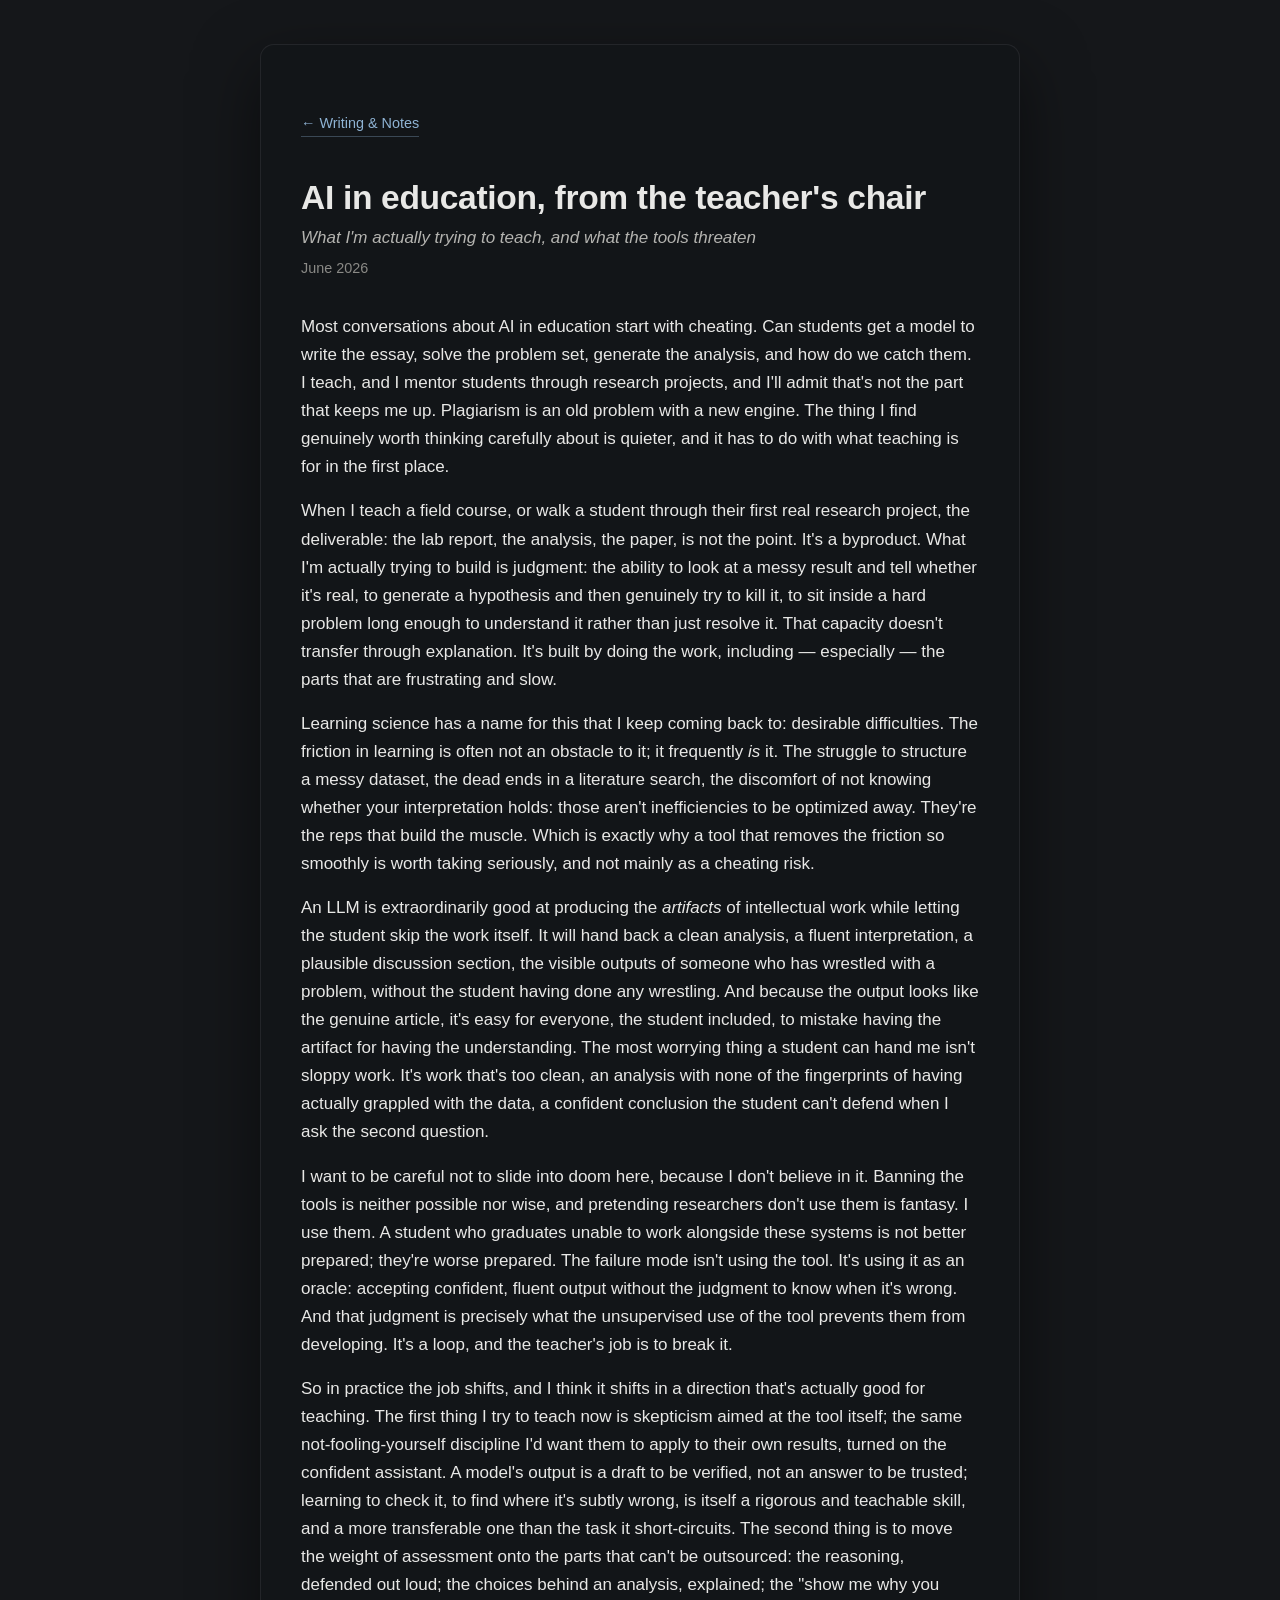
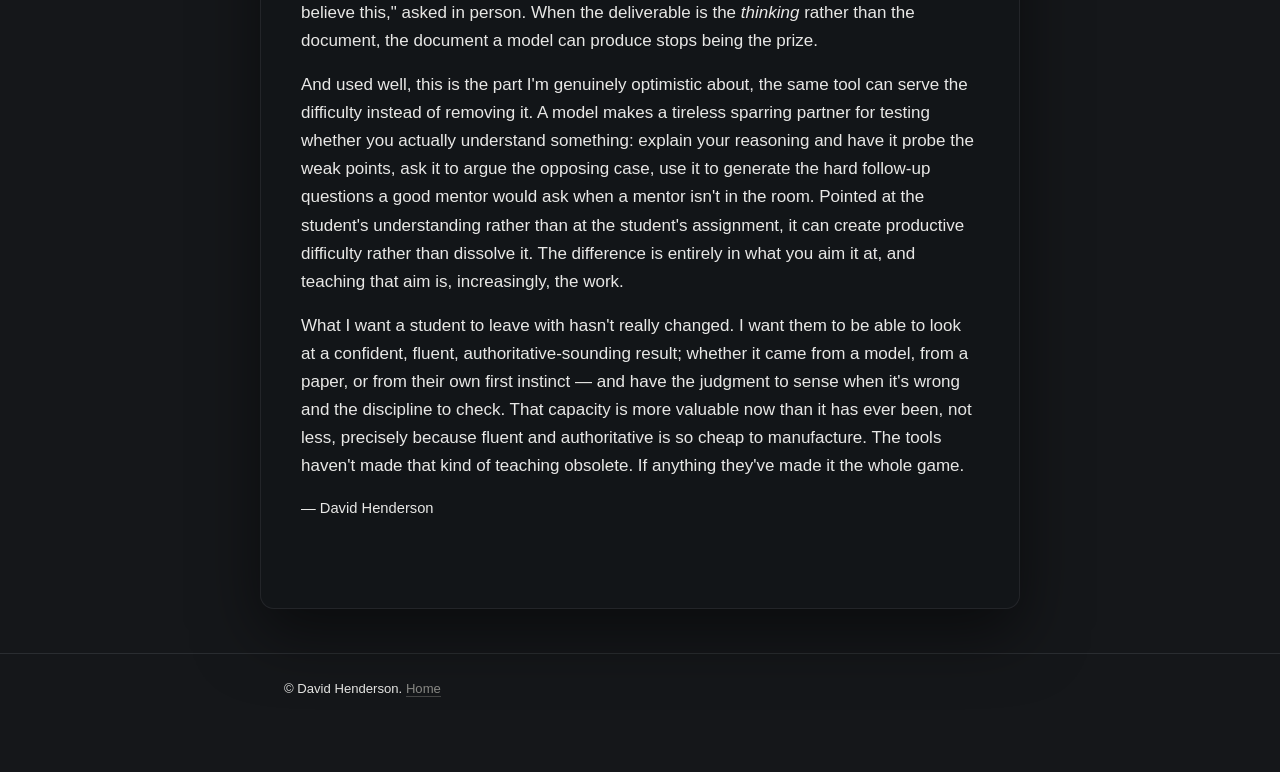
==== posts/2026-ai-education-teachers-chair.html @ e08450fa "Add "AI in education, from the teacher's chair" post Publish new Writing & Notes entry above the exi" ====
<!DOCTYPE html>
<html lang="en">
<head>
	<meta charset="utf-8" />
	<meta name="viewport" content="width=device-width, initial-scale=1" />
	<title>AI in education, from the teacher's chair — David Henderson</title>
	<meta name="description" content="David Henderson on what teaching is actually for, and what LLM tools threaten and can serve in the classroom." />
	<link rel="stylesheet" href="../assets/css/site.css" />
</head>
<body>

	<div class="wrap">
		<article class="post">
			<a class="back" href="../index.html#writing">← Writing &amp; Notes</a>
			<h1>AI in education, from the teacher's chair</h1>
			<p class="post-subtitle">What I'm actually trying to teach, and what the tools threaten</p>
			<p class="post-meta">June 2026</p>

			<p>Most conversations about AI in education start with cheating. Can students get a model to write the essay, solve the problem set, generate the analysis, and how do we catch them. I teach, and I mentor students through research projects, and I'll admit that's not the part that keeps me up. Plagiarism is an old problem with a new engine. The thing I find genuinely worth thinking carefully about is quieter, and it has to do with what teaching is for in the first place.</p>

			<p>When I teach a field course, or walk a student through their first real research project, the deliverable: the lab report, the analysis, the paper, is not the point. It's a byproduct. What I'm actually trying to build is judgment: the ability to look at a messy result and tell whether it's real, to generate a hypothesis and then genuinely try to kill it, to sit inside a hard problem long enough to understand it rather than just resolve it. That capacity doesn't transfer through explanation. It's built by doing the work, including — especially — the parts that are frustrating and slow.</p>

			<p>Learning science has a name for this that I keep coming back to: desirable difficulties. The friction in learning is often not an obstacle to it; it frequently <em>is</em> it. The struggle to structure a messy dataset, the dead ends in a literature search, the discomfort of not knowing whether your interpretation holds: those aren't inefficiencies to be optimized away. They're the reps that build the muscle. Which is exactly why a tool that removes the friction so smoothly is worth taking seriously, and not mainly as a cheating risk.</p>

			<p>An LLM is extraordinarily good at producing the <em>artifacts</em> of intellectual work while letting the student skip the work itself. It will hand back a clean analysis, a fluent interpretation, a plausible discussion section, the visible outputs of someone who has wrestled with a problem, without the student having done any wrestling. And because the output looks like the genuine article, it's easy for everyone, the student included, to mistake having the artifact for having the understanding. The most worrying thing a student can hand me isn't sloppy work. It's work that's too clean, an analysis with none of the fingerprints of having actually grappled with the data, a confident conclusion the student can't defend when I ask the second question.</p>

			<p>I want to be careful not to slide into doom here, because I don't believe in it. Banning the tools is neither possible nor wise, and pretending researchers don't use them is fantasy. I use them. A student who graduates unable to work alongside these systems is not better prepared; they're worse prepared. The failure mode isn't using the tool. It's using it as an oracle: accepting confident, fluent output without the judgment to know when it's wrong. And that judgment is precisely what the unsupervised use of the tool prevents them from developing. It's a loop, and the teacher's job is to break it.</p>

			<p>So in practice the job shifts, and I think it shifts in a direction that's actually good for teaching. The first thing I try to teach now is skepticism aimed at the tool itself; the same not-fooling-yourself discipline I'd want them to apply to their own results, turned on the confident assistant. A model's output is a draft to be verified, not an answer to be trusted; learning to check it, to find where it's subtly wrong, is itself a rigorous and teachable skill, and a more transferable one than the task it short-circuits. The second thing is to move the weight of assessment onto the parts that can't be outsourced: the reasoning, defended out loud; the choices behind an analysis, explained; the "show me why you believe this," asked in person. When the deliverable is the <em>thinking</em> rather than the document, the document a model can produce stops being the prize.</p>

			<p>And used well, this is the part I'm genuinely optimistic about, the same tool can serve the difficulty instead of removing it. A model makes a tireless sparring partner for testing whether you actually understand something: explain your reasoning and have it probe the weak points, ask it to argue the opposing case, use it to generate the hard follow-up questions a good mentor would ask when a mentor isn't in the room. Pointed at the student's understanding rather than at the student's assignment, it can create productive difficulty rather than dissolve it. The difference is entirely in what you aim it at, and teaching that aim is, increasingly, the work.</p>

			<p>What I want a student to leave with hasn't really changed. I want them to be able to look at a confident, fluent, authoritative-sounding result; whether it came from a model, from a paper, or from their own first instinct — and have the judgment to sense when it's wrong and the discipline to check. That capacity is more valuable now than it has ever been, not less, precisely because fluent and authoritative is so cheap to manufacture. The tools haven't made that kind of teaching obsolete. If anything they've made it the whole game.</p>

			<p class="faint">— David Henderson</p>
		</article>
	</div>

	<footer class="site">
		<div class="wrap">
			<p>© David Henderson. <a href="../index.html">Home</a></p>
		</div>
	</footer>

</body>
</html>
---- assets/css/site.css ----
/*
   site.css — minimalist academic theme for hd013.github.io
   Self-contained, dependency-light. No icon fonts, no frameworks.
*/

:root {
	--ink:        #e8e8e6;
	--muted:      #b4b4b0;
	--faint:      #8a8a86;
	--rule:       #2a2d31;
	--bg:         #15171a;
	--card:       #1c1f23;
	--accent:     #8fb4d4;
	--accent-ink: #b0cde4;
	--maxw:       760px;
}

* { box-sizing: border-box; }

html { -webkit-text-size-adjust: 100%; }

body {
	margin: 0;
	background: var(--bg);
	color: var(--ink);
	font-family: -apple-system, BlinkMacSystemFont, "Segoe UI", Roboto, Helvetica, Arial, sans-serif;
	font-size: 17px;
	line-height: 1.65;
	-webkit-font-smoothing: antialiased;
	text-rendering: optimizeLegibility;
}

.wrap {
	max-width: var(--maxw);
	margin: 0 auto;
	padding: 0 24px;
}

/* ---- Rotating field-site background (screensaver) ---- */

#screensaver {
	position: fixed;
	inset: 0;
	z-index: -3;
	background: #0d0f11;
}
#screensaver .slide {
	position: absolute;
	inset: 0;
	background-size: cover;
	background-position: center;
	opacity: 0;
	animation: ssFade 40s infinite;
	will-change: opacity, transform;
}
#screensaver .slide:nth-child(1) { animation-delay: 0s; }
#screensaver .slide:nth-child(2) { animation-delay: 10s; }
#screensaver .slide:nth-child(3) { animation-delay: 20s; }
#screensaver .slide:nth-child(4) { animation-delay: 30s; }

@keyframes ssFade {
	0%   { opacity: 0; transform: scale(1.04); }
	4%   { opacity: 1; }
	22%  { opacity: 1; }
	27%  { opacity: 0; transform: scale(1.10); }
	100% { opacity: 0; transform: scale(1.10); }
}

#scrim {
	position: fixed;
	inset: 0;
	z-index: -2;
	background:
		radial-gradient(120% 90% at 50% 0%, rgba(13,15,17,.10) 0%, rgba(13,15,17,.32) 60%, rgba(13,15,17,.55) 100%),
		linear-gradient(180deg, rgba(13,15,17,.20) 0%, rgba(13,15,17,.50) 100%);
}

/* Main content sits in a translucent dark card over the photos */
body > .wrap {
	position: relative;
	z-index: 1;
	background: rgba(19,21,25,.82);
	-webkit-backdrop-filter: blur(7px);
	backdrop-filter: blur(7px);
	border: 1px solid rgba(255,255,255,.07);
	border-radius: 14px;
	margin: 44px auto;
	padding: 0 40px 8px;
	box-shadow: 0 24px 64px rgba(0,0,0,.5);
}

@media (prefers-reduced-motion: reduce) {
	#screensaver .slide { animation: none; transform: none; }
	#screensaver .slide:nth-child(1) { opacity: 1; }
}

@media (max-width: 600px) {
	body > .wrap { margin: 16px auto; padding: 0 22px 8px; border-radius: 12px; }
}

/* ---- Typography ---- */

h1, h2, h3 {
	color: var(--ink);
	line-height: 1.25;
	font-weight: 650;
}

h1 { font-size: 2.1rem; margin: 0 0 .15em; letter-spacing: -0.01em; }
h2 { font-size: 1.25rem; margin: 0 0 1rem; letter-spacing: .02em; text-transform: uppercase; color: var(--muted); font-weight: 600; }
h3 { font-size: 1.06rem; margin: 0 0 .25em; }

p { margin: 0 0 1rem; color: var(--ink); }
.muted { color: var(--muted); }
.faint { color: var(--faint); font-size: .92rem; }

a { color: var(--accent); text-decoration: none; border-bottom: 1px solid rgba(143,180,212,.32); transition: border-color .2s, color .2s; }
a:hover { color: var(--accent-ink); border-bottom-color: var(--accent-ink); }

/* ---- Header / hero ---- */

header.hero {
	padding: 56px 0 8px;
}
header.hero .portrait {
	display: block;
	width: 138px;
	height: 138px;
	border-radius: 50%;
	object-fit: cover;
	object-position: center 12%;
	border: 3px solid rgba(255,255,255,.14);
	box-shadow: 0 10px 30px rgba(0,0,0,.5);
	margin: 0 0 22px;
}
header.hero .role {
	font-size: 1.15rem;
	color: var(--accent-ink);
	font-weight: 600;
	margin: 0 0 .35em;
}
header.hero .tagline {
	color: var(--muted);
	font-style: italic;
	margin: 0 0 .35em;
}
header.hero .current {
	color: var(--ink);
	margin: 0;
}
header.hero .links {
	margin-top: 1rem;
	font-size: .95rem;
}
header.hero .links a { margin-right: 1.1rem; white-space: nowrap; }

/* ---- Sections ---- */

section {
	padding: 34px 0;
	border-top: 1px solid var(--rule);
}
section:first-of-type { border-top: none; }

.lead { color: var(--muted); margin-bottom: 1.4rem; }

/* ---- Work / entries ---- */

.entry { margin: 0 0 1.6rem; }
.entry:last-child { margin-bottom: 0; }
.entry .meta { color: var(--faint); font-size: .9rem; font-style: italic; }
.entry h3 .tag {
	font-style: normal;
	font-weight: 500;
	font-size: .8rem;
	color: var(--faint);
	margin-left: .5rem;
}
.entry p { margin: .3em 0 0; color: var(--muted); font-size: .98rem; }
.note { color: var(--faint); font-size: .86rem; font-style: italic; }

/* ---- Publications ---- */

ol.pubs { margin: 0; padding-left: 1.4rem; }
ol.pubs li { margin: 0 0 1rem; color: var(--muted); font-size: .98rem; line-height: 1.55; }
ol.pubs li .title { color: var(--ink); }
.badge { font-size: .85rem; color: var(--accent-ink); white-space: nowrap; }

/* ---- Skills ---- */

ul.skills { list-style: none; margin: 0; padding: 0; }
ul.skills li { margin: 0 0 .7rem; color: var(--muted); font-size: .98rem; }
ul.skills li strong { color: var(--ink); }

/* ---- Writing list ---- */

ul.posts { list-style: none; margin: 0; padding: 0; }
ul.posts li { margin: 0 0 1rem; }
ul.posts .date { color: var(--faint); font-size: .85rem; display: block; }

/* ---- Experience / Education ---- */

.row { display: flex; gap: 1.2rem; margin: 0 0 1.1rem; align-items: baseline; }
.row .when { flex: 0 0 116px; color: var(--faint); font-size: .9rem; font-variant-numeric: tabular-nums; }
.row .what { flex: 1; }
.row .what strong { color: var(--ink); }
.row .what p { margin: .2em 0 0; color: var(--muted); font-size: .95rem; }
@media (max-width: 560px) {
	.row { display: block; }
	.row .when { margin-bottom: .15rem; }
}

/* ---- Contact ---- */

.contact-list { list-style: none; margin: 0; padding: 0; }
.contact-list li { margin: 0 0 .45rem; color: var(--muted); }
.contact-list li span { color: var(--faint); display: inline-block; min-width: 110px; }

/* ---- Footer ---- */

footer.site {
	border-top: 1px solid var(--rule);
	padding: 24px 0 56px;
	color: var(--faint);
	font-size: .82rem;
}
footer.site a { color: var(--faint); border-bottom-color: rgba(138,138,134,.4); }

/* ---- Post pages ---- */

article.post { padding: 64px 0; }
article.post h1 { margin-bottom: .15em; }
article.post .post-subtitle { color: var(--muted); font-style: italic; margin: 0 0 .35rem; }
article.post .post-meta { color: var(--faint); font-size: .9rem; margin-bottom: 2rem; }
article.post .back { display: inline-block; margin-bottom: 2.5rem; font-size: .9rem; }
article.post p, article.post li { color: var(--ink); }

/* ---- Responsive ---- */

@media (max-width: 600px) {
	body { font-size: 16px; }
	header.hero { padding-top: 44px; }
	h1 { font-size: 1.8rem; }
}
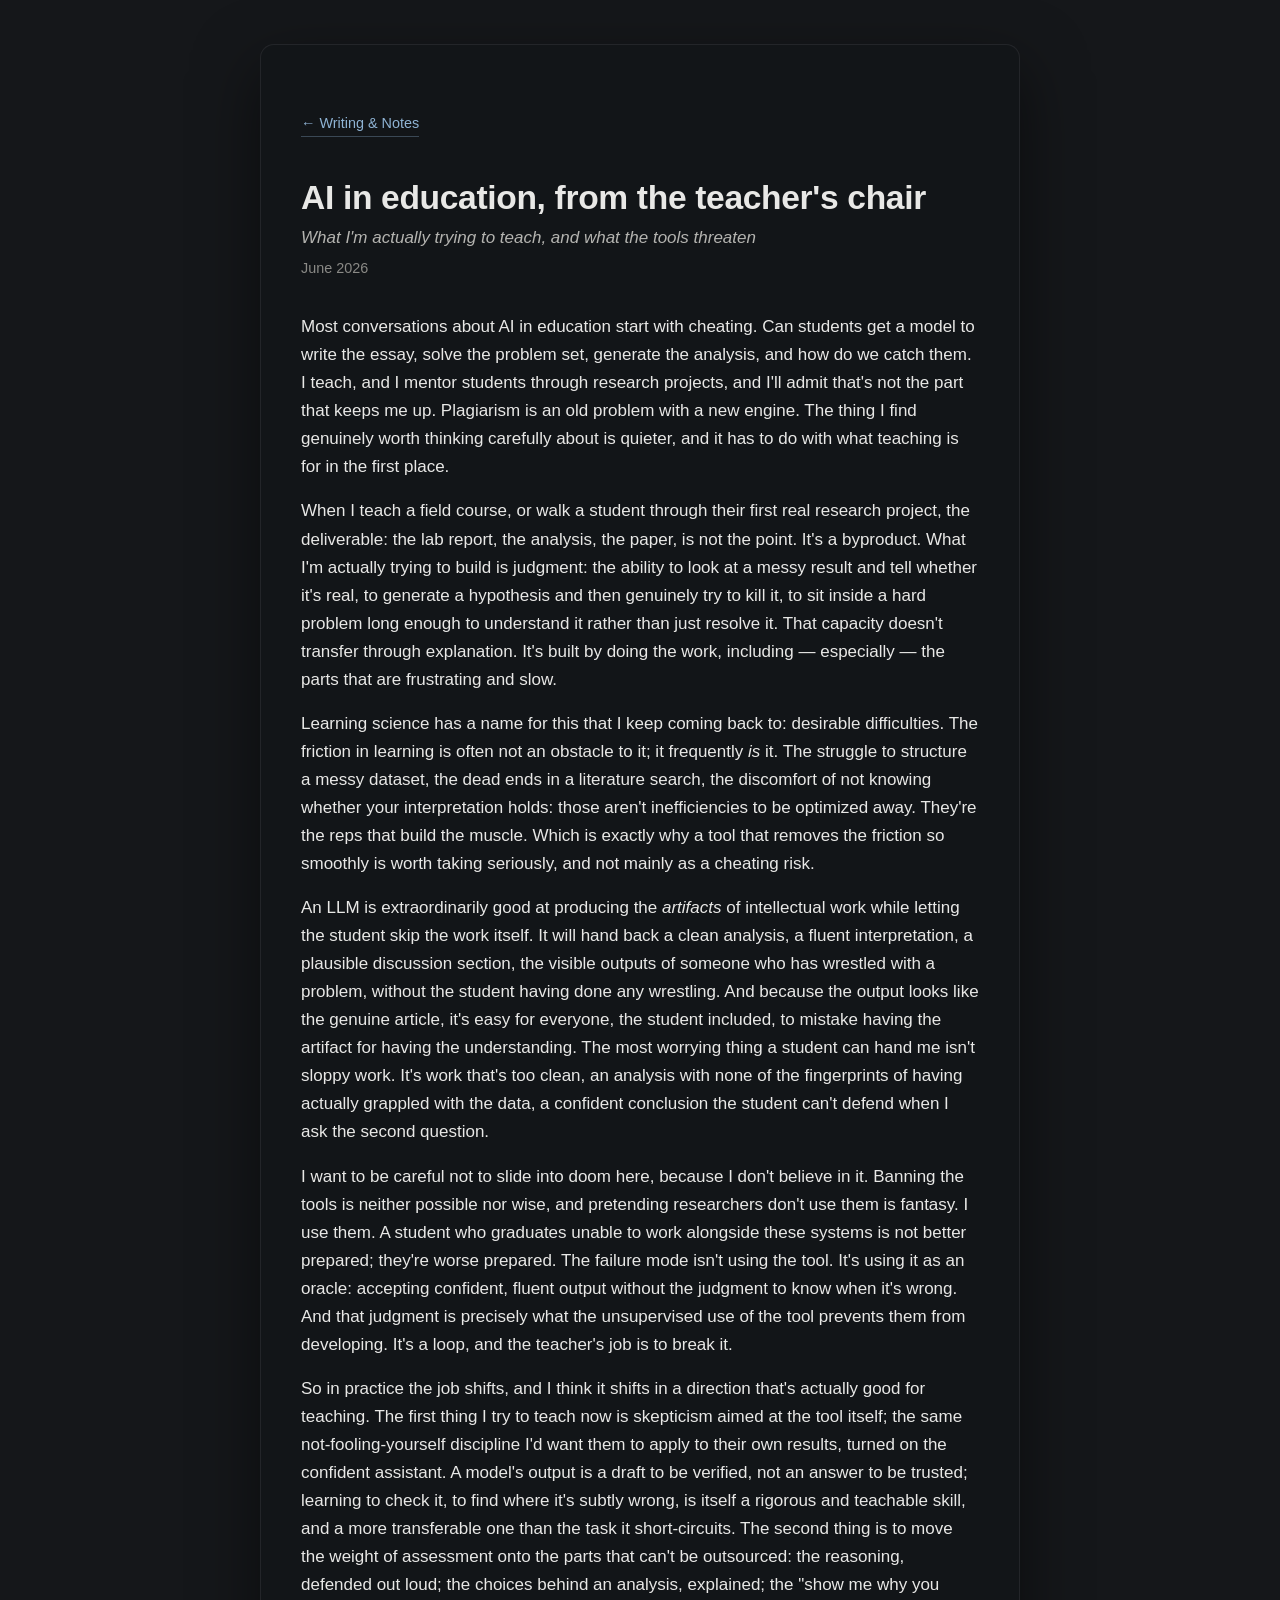
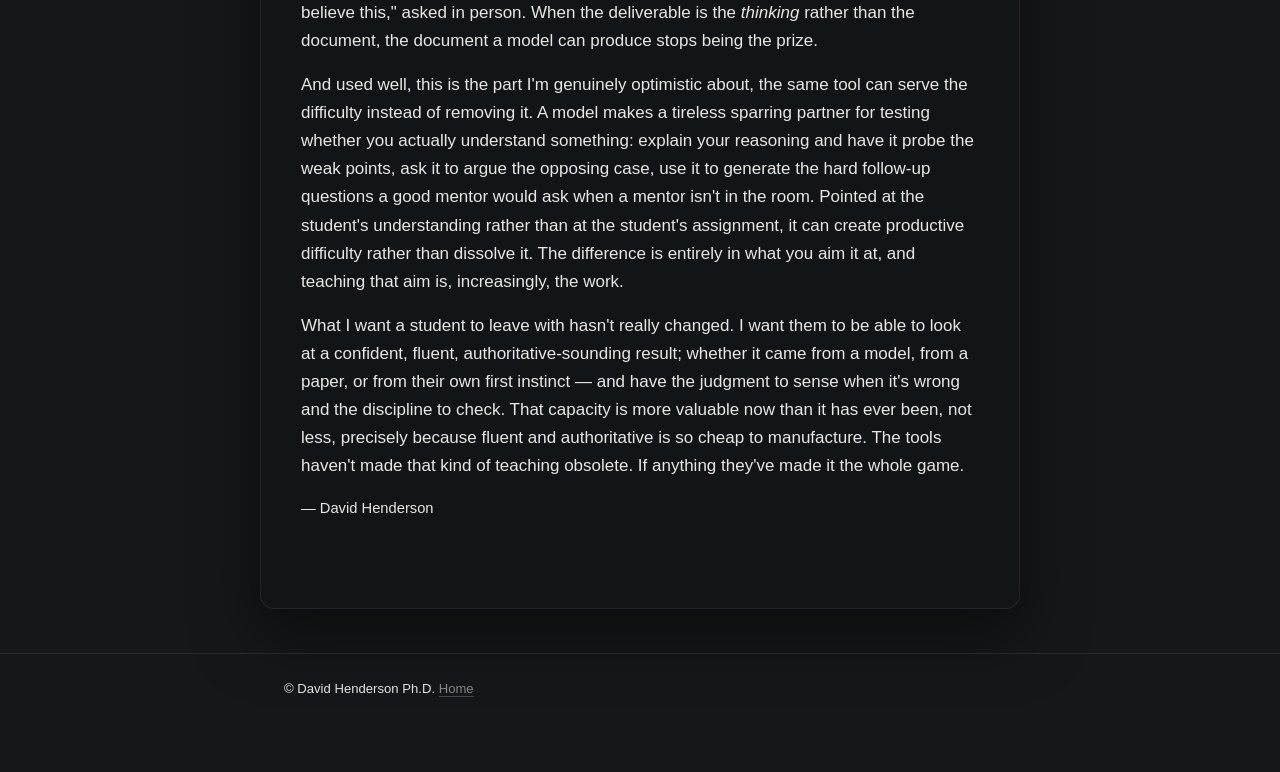
==== commit a12f4f7c: "Update footer to include Ph.D. title" ====
--- a/posts/2026-ai-education-teachers-chair.html
+++ b/posts/2026-ai-education-teachers-chair.html
@@ -38,7 +38,7 @@
 
 	<footer class="site">
 		<div class="wrap">
-			<p>© David Henderson. <a href="../index.html">Home</a></p>
+			<p>© David Henderson Ph.D. <a href="../index.html">Home</a></p>
 		</div>
 	</footer>
 
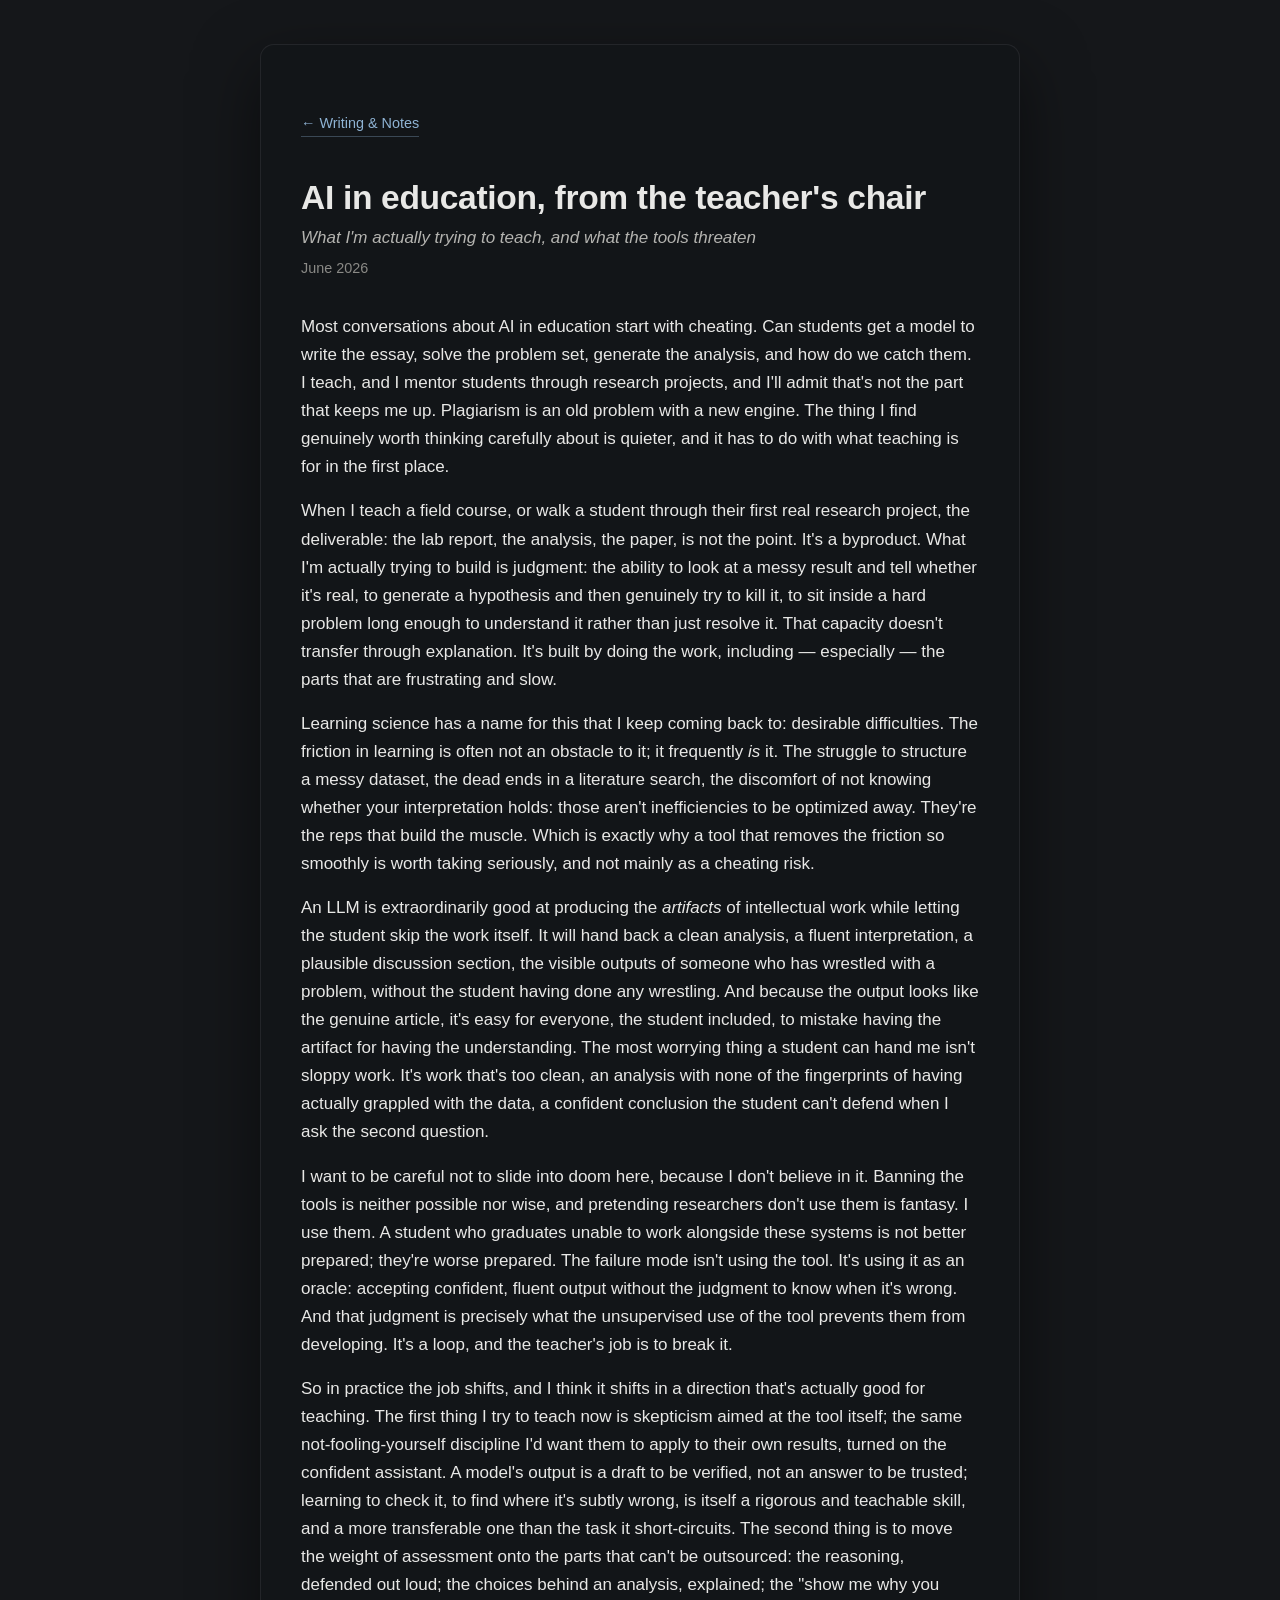
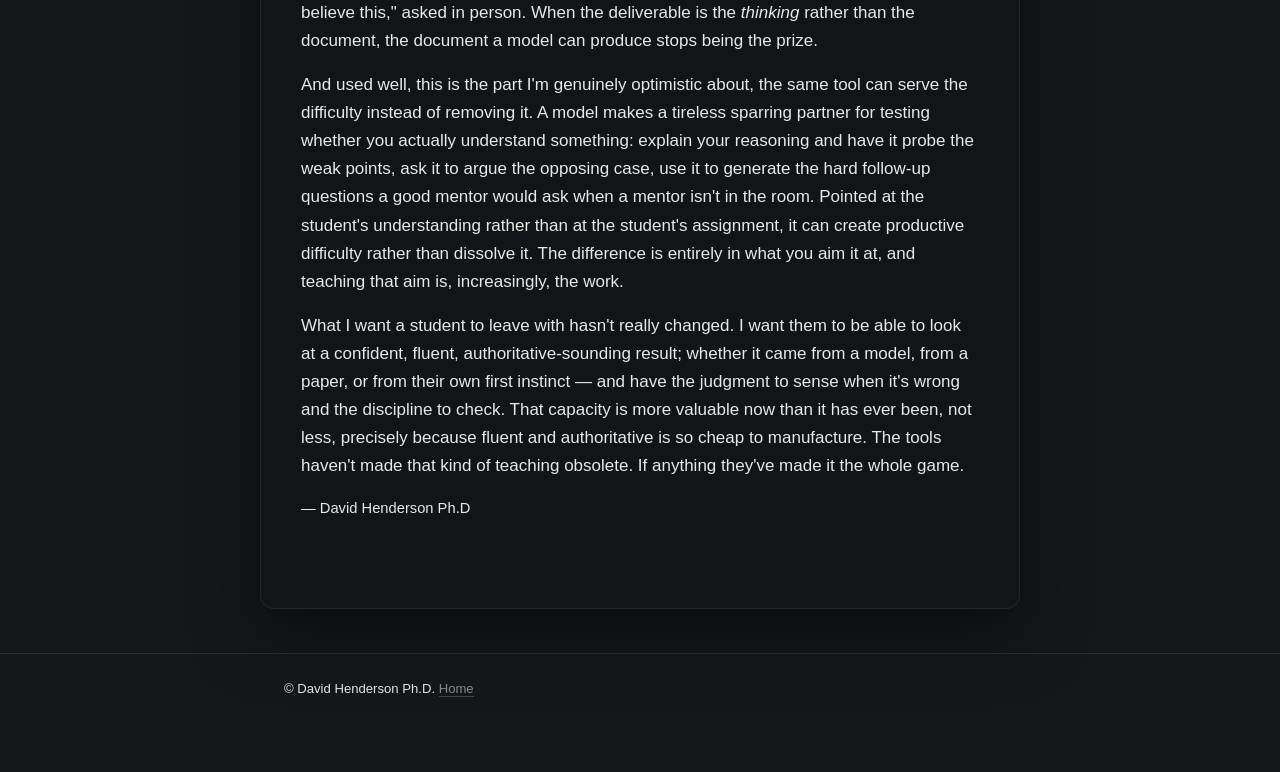
==== commit 6fa617a8: "Update author name" ====
--- a/posts/2026-ai-education-teachers-chair.html
+++ b/posts/2026-ai-education-teachers-chair.html
@@ -32,7 +32,7 @@
 
 			<p>What I want a student to leave with hasn't really changed. I want them to be able to look at a confident, fluent, authoritative-sounding result; whether it came from a model, from a paper, or from their own first instinct — and have the judgment to sense when it's wrong and the discipline to check. That capacity is more valuable now than it has ever been, not less, precisely because fluent and authoritative is so cheap to manufacture. The tools haven't made that kind of teaching obsolete. If anything they've made it the whole game.</p>
 
-			<p class="faint">— David Henderson</p>
+			<p class="faint">— David Henderson Ph.D</p>
 		</article>
 	</div>
 
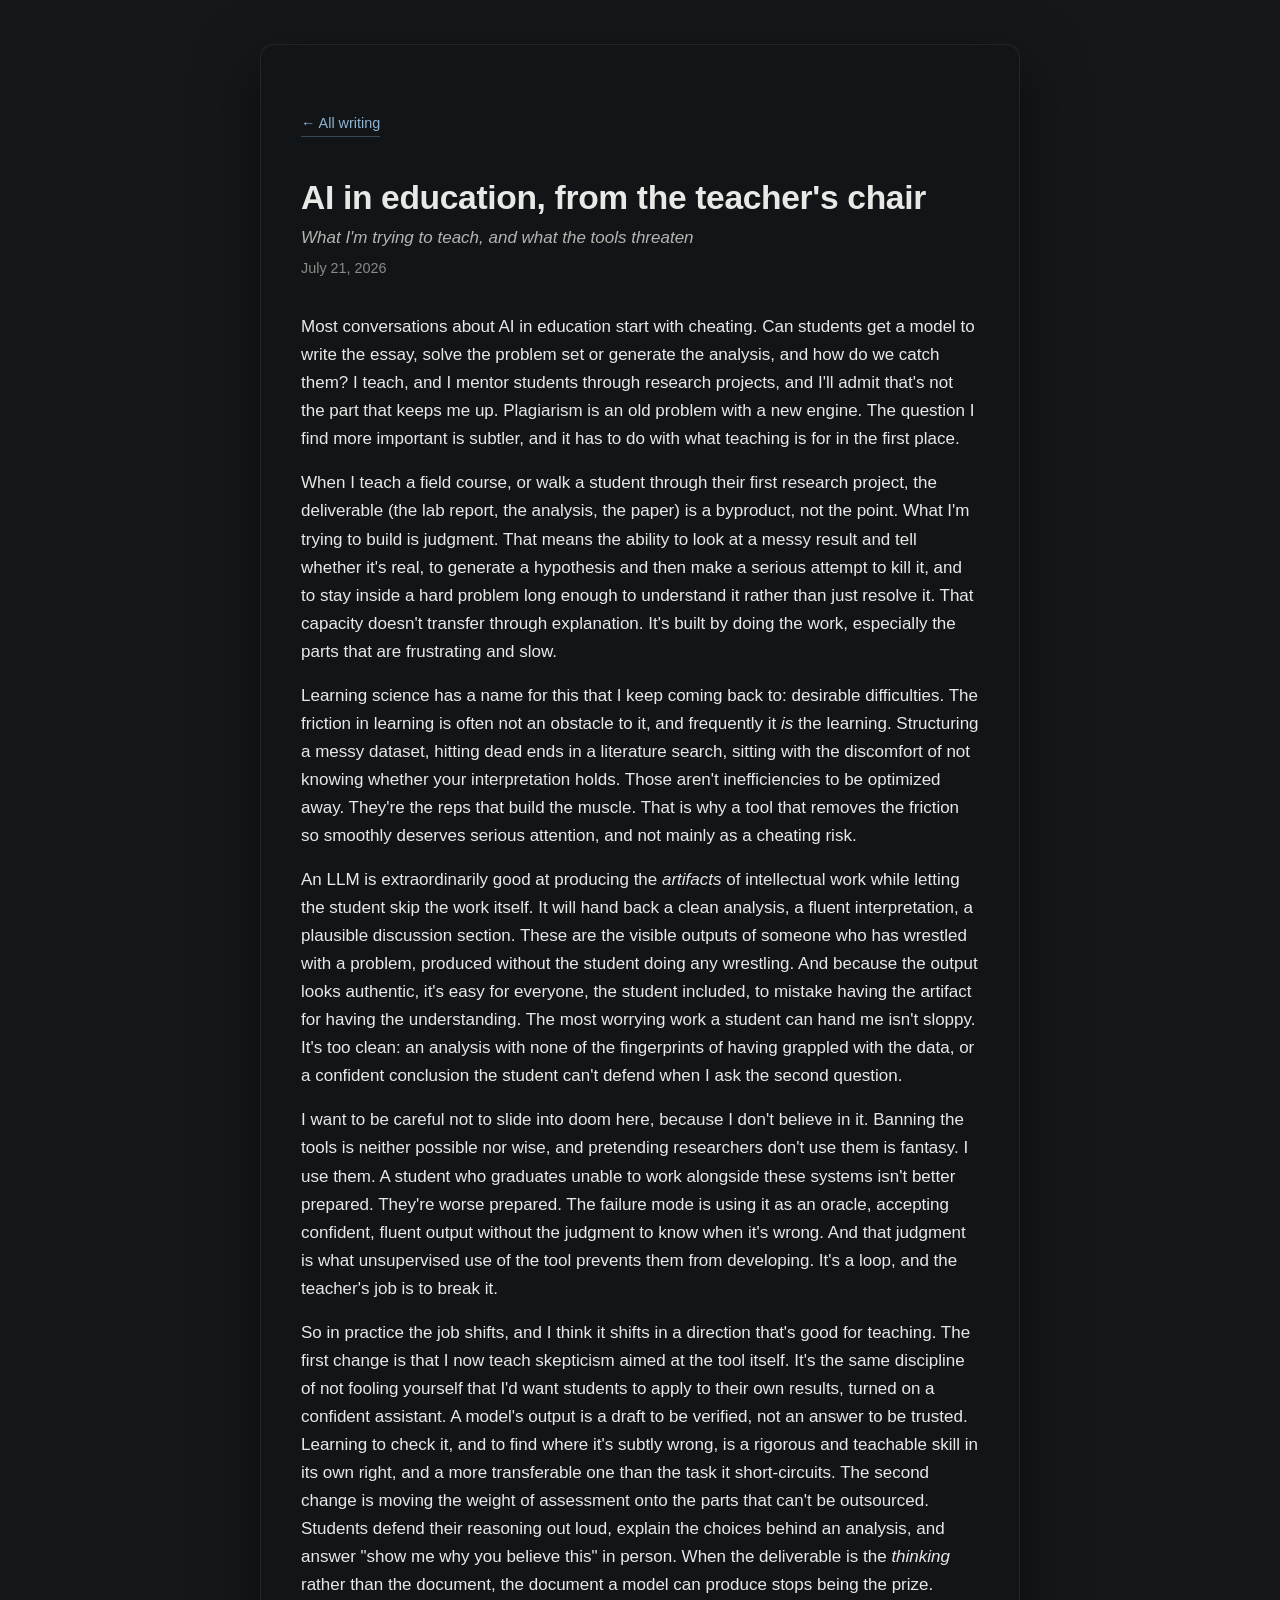
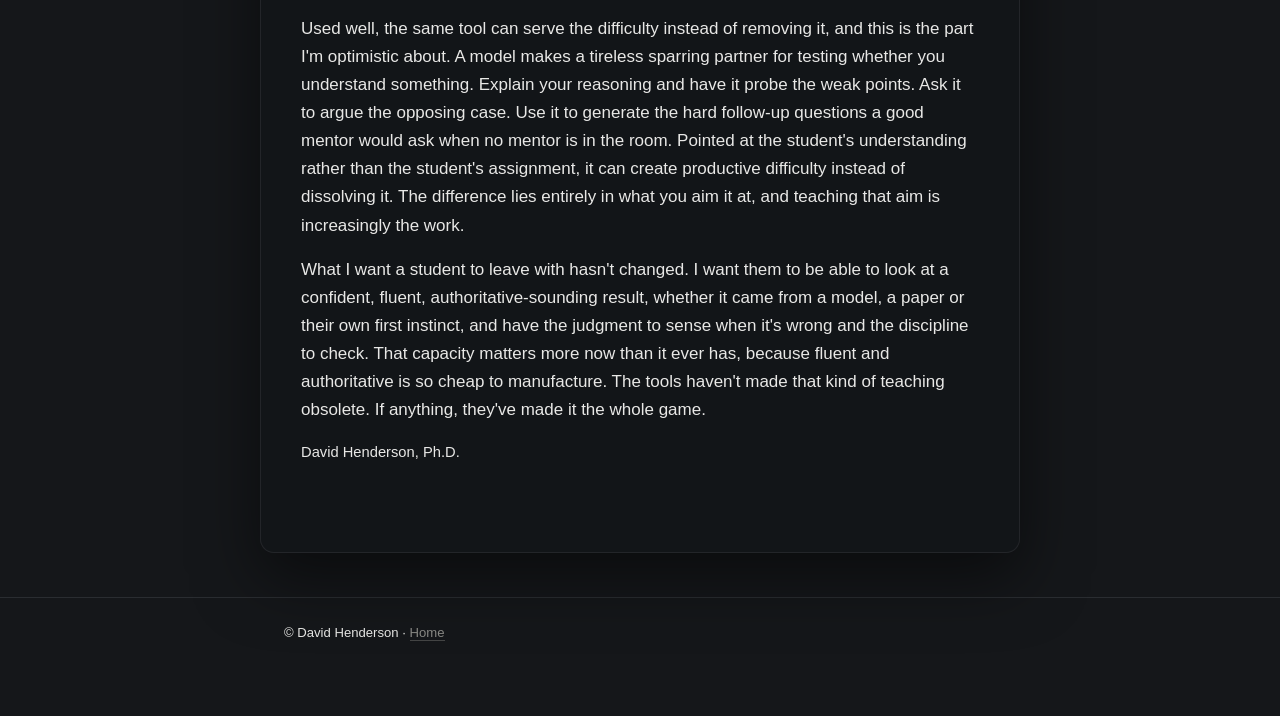
==== commit f42e0197: "Update profile details" ====
--- a/posts/2026-ai-education-teachers-chair.html
+++ b/posts/2026-ai-education-teachers-chair.html
@@ -3,42 +3,42 @@
 <head>
 	<meta charset="utf-8" />
 	<meta name="viewport" content="width=device-width, initial-scale=1" />
-	<title>AI in education, from the teacher's chair — David Henderson</title>
-	<meta name="description" content="David Henderson on what teaching is actually for, and what LLM tools threaten and can serve in the classroom." />
+	<title>AI in education, from the teacher's chair | David Henderson</title>
+	<meta name="description" content="What I&#x27;m trying to teach, and what the tools threaten" />
 	<link rel="stylesheet" href="../assets/css/site.css" />
 </head>
 <body>
 
 	<div class="wrap">
 		<article class="post">
-			<a class="back" href="../index.html#writing">← Writing &amp; Notes</a>
+			<a class="back" href="index.html">← All writing</a>
 			<h1>AI in education, from the teacher's chair</h1>
-			<p class="post-subtitle">What I'm actually trying to teach, and what the tools threaten</p>
-			<p class="post-meta">June 2026</p>
+			<p class="post-subtitle">What I'm trying to teach, and what the tools threaten</p>
+			<p class="post-meta">July 21, 2026</p>
 
-			<p>Most conversations about AI in education start with cheating. Can students get a model to write the essay, solve the problem set, generate the analysis, and how do we catch them. I teach, and I mentor students through research projects, and I'll admit that's not the part that keeps me up. Plagiarism is an old problem with a new engine. The thing I find genuinely worth thinking carefully about is quieter, and it has to do with what teaching is for in the first place.</p>
+			<p>Most conversations about AI in education start with cheating. Can students get a model to write the essay, solve the problem set or generate the analysis, and how do we catch them? I teach, and I mentor students through research projects, and I'll admit that's not the part that keeps me up. Plagiarism is an old problem with a new engine. The question I find more important is subtler, and it has to do with what teaching is for in the first place.</p>
 
-			<p>When I teach a field course, or walk a student through their first real research project, the deliverable: the lab report, the analysis, the paper, is not the point. It's a byproduct. What I'm actually trying to build is judgment: the ability to look at a messy result and tell whether it's real, to generate a hypothesis and then genuinely try to kill it, to sit inside a hard problem long enough to understand it rather than just resolve it. That capacity doesn't transfer through explanation. It's built by doing the work, including — especially — the parts that are frustrating and slow.</p>
+			<p>When I teach a field course, or walk a student through their first research project, the deliverable (the lab report, the analysis, the paper) is a byproduct, not the point. What I'm trying to build is judgment. That means the ability to look at a messy result and tell whether it's real, to generate a hypothesis and then make a serious attempt to kill it, and to stay inside a hard problem long enough to understand it rather than just resolve it. That capacity doesn't transfer through explanation. It's built by doing the work, especially the parts that are frustrating and slow.</p>
 
-			<p>Learning science has a name for this that I keep coming back to: desirable difficulties. The friction in learning is often not an obstacle to it; it frequently <em>is</em> it. The struggle to structure a messy dataset, the dead ends in a literature search, the discomfort of not knowing whether your interpretation holds: those aren't inefficiencies to be optimized away. They're the reps that build the muscle. Which is exactly why a tool that removes the friction so smoothly is worth taking seriously, and not mainly as a cheating risk.</p>
+			<p>Learning science has a name for this that I keep coming back to: desirable difficulties. The friction in learning is often not an obstacle to it, and frequently it <em>is</em> the learning. Structuring a messy dataset, hitting dead ends in a literature search, sitting with the discomfort of not knowing whether your interpretation holds. Those aren't inefficiencies to be optimized away. They're the reps that build the muscle. That is why a tool that removes the friction so smoothly deserves serious attention, and not mainly as a cheating risk.</p>
 
-			<p>An LLM is extraordinarily good at producing the <em>artifacts</em> of intellectual work while letting the student skip the work itself. It will hand back a clean analysis, a fluent interpretation, a plausible discussion section, the visible outputs of someone who has wrestled with a problem, without the student having done any wrestling. And because the output looks like the genuine article, it's easy for everyone, the student included, to mistake having the artifact for having the understanding. The most worrying thing a student can hand me isn't sloppy work. It's work that's too clean, an analysis with none of the fingerprints of having actually grappled with the data, a confident conclusion the student can't defend when I ask the second question.</p>
+			<p>An LLM is extraordinarily good at producing the <em>artifacts</em> of intellectual work while letting the student skip the work itself. It will hand back a clean analysis, a fluent interpretation, a plausible discussion section. These are the visible outputs of someone who has wrestled with a problem, produced without the student doing any wrestling. And because the output looks authentic, it's easy for everyone, the student included, to mistake having the artifact for having the understanding. The most worrying work a student can hand me isn't sloppy. It's too clean: an analysis with none of the fingerprints of having grappled with the data, or a confident conclusion the student can't defend when I ask the second question.</p>
 
-			<p>I want to be careful not to slide into doom here, because I don't believe in it. Banning the tools is neither possible nor wise, and pretending researchers don't use them is fantasy. I use them. A student who graduates unable to work alongside these systems is not better prepared; they're worse prepared. The failure mode isn't using the tool. It's using it as an oracle: accepting confident, fluent output without the judgment to know when it's wrong. And that judgment is precisely what the unsupervised use of the tool prevents them from developing. It's a loop, and the teacher's job is to break it.</p>
+			<p>I want to be careful not to slide into doom here, because I don't believe in it. Banning the tools is neither possible nor wise, and pretending researchers don't use them is fantasy. I use them. A student who graduates unable to work alongside these systems isn't better prepared. They're worse prepared. The failure mode is using it as an oracle, accepting confident, fluent output without the judgment to know when it's wrong. And that judgment is what unsupervised use of the tool prevents them from developing. It's a loop, and the teacher's job is to break it.</p>
 
-			<p>So in practice the job shifts, and I think it shifts in a direction that's actually good for teaching. The first thing I try to teach now is skepticism aimed at the tool itself; the same not-fooling-yourself discipline I'd want them to apply to their own results, turned on the confident assistant. A model's output is a draft to be verified, not an answer to be trusted; learning to check it, to find where it's subtly wrong, is itself a rigorous and teachable skill, and a more transferable one than the task it short-circuits. The second thing is to move the weight of assessment onto the parts that can't be outsourced: the reasoning, defended out loud; the choices behind an analysis, explained; the "show me why you believe this," asked in person. When the deliverable is the <em>thinking</em> rather than the document, the document a model can produce stops being the prize.</p>
+			<p>So in practice the job shifts, and I think it shifts in a direction that's good for teaching. The first change is that I now teach skepticism aimed at the tool itself. It's the same discipline of not fooling yourself that I'd want students to apply to their own results, turned on a confident assistant. A model's output is a draft to be verified, not an answer to be trusted. Learning to check it, and to find where it's subtly wrong, is a rigorous and teachable skill in its own right, and a more transferable one than the task it short-circuits. The second change is moving the weight of assessment onto the parts that can't be outsourced. Students defend their reasoning out loud, explain the choices behind an analysis, and answer "show me why you believe this" in person. When the deliverable is the <em>thinking</em> rather than the document, the document a model can produce stops being the prize.</p>
 
-			<p>And used well, this is the part I'm genuinely optimistic about, the same tool can serve the difficulty instead of removing it. A model makes a tireless sparring partner for testing whether you actually understand something: explain your reasoning and have it probe the weak points, ask it to argue the opposing case, use it to generate the hard follow-up questions a good mentor would ask when a mentor isn't in the room. Pointed at the student's understanding rather than at the student's assignment, it can create productive difficulty rather than dissolve it. The difference is entirely in what you aim it at, and teaching that aim is, increasingly, the work.</p>
+			<p>Used well, the same tool can serve the difficulty instead of removing it, and this is the part I'm optimistic about. A model makes a tireless sparring partner for testing whether you understand something. Explain your reasoning and have it probe the weak points. Ask it to argue the opposing case. Use it to generate the hard follow-up questions a good mentor would ask when no mentor is in the room. Pointed at the student's understanding rather than the student's assignment, it can create productive difficulty instead of dissolving it. The difference lies entirely in what you aim it at, and teaching that aim is increasingly the work.</p>
 
-			<p>What I want a student to leave with hasn't really changed. I want them to be able to look at a confident, fluent, authoritative-sounding result; whether it came from a model, from a paper, or from their own first instinct — and have the judgment to sense when it's wrong and the discipline to check. That capacity is more valuable now than it has ever been, not less, precisely because fluent and authoritative is so cheap to manufacture. The tools haven't made that kind of teaching obsolete. If anything they've made it the whole game.</p>
+			<p>What I want a student to leave with hasn't changed. I want them to be able to look at a confident, fluent, authoritative-sounding result, whether it came from a model, a paper or their own first instinct, and have the judgment to sense when it's wrong and the discipline to check. That capacity matters more now than it ever has, because fluent and authoritative is so cheap to manufacture. The tools haven't made that kind of teaching obsolete. If anything, they've made it the whole game.</p>
 
-			<p class="faint">— David Henderson Ph.D</p>
+			<p class="faint">David Henderson, Ph.D.</p>
 		</article>
 	</div>
 
 	<footer class="site">
 		<div class="wrap">
-			<p>© David Henderson Ph.D. <a href="../index.html">Home</a></p>
+			<p>© David Henderson · <a href="../index.html">Home</a></p>
 		</div>
 	</footer>
 
--- a/assets/css/site.css
+++ b/assets/css/site.css
@@ -214,7 +214,7 @@
 
 .contact-list { list-style: none; margin: 0; padding: 0; }
 .contact-list li { margin: 0 0 .45rem; color: var(--muted); }
-.contact-list li span { color: var(--faint); display: inline-block; min-width: 110px; }
+.contact-list li span { color: var(--faint); display: inline-block; min-width: 110px; padding-right: .6rem; }
 
 /* ---- Footer ---- */
 
